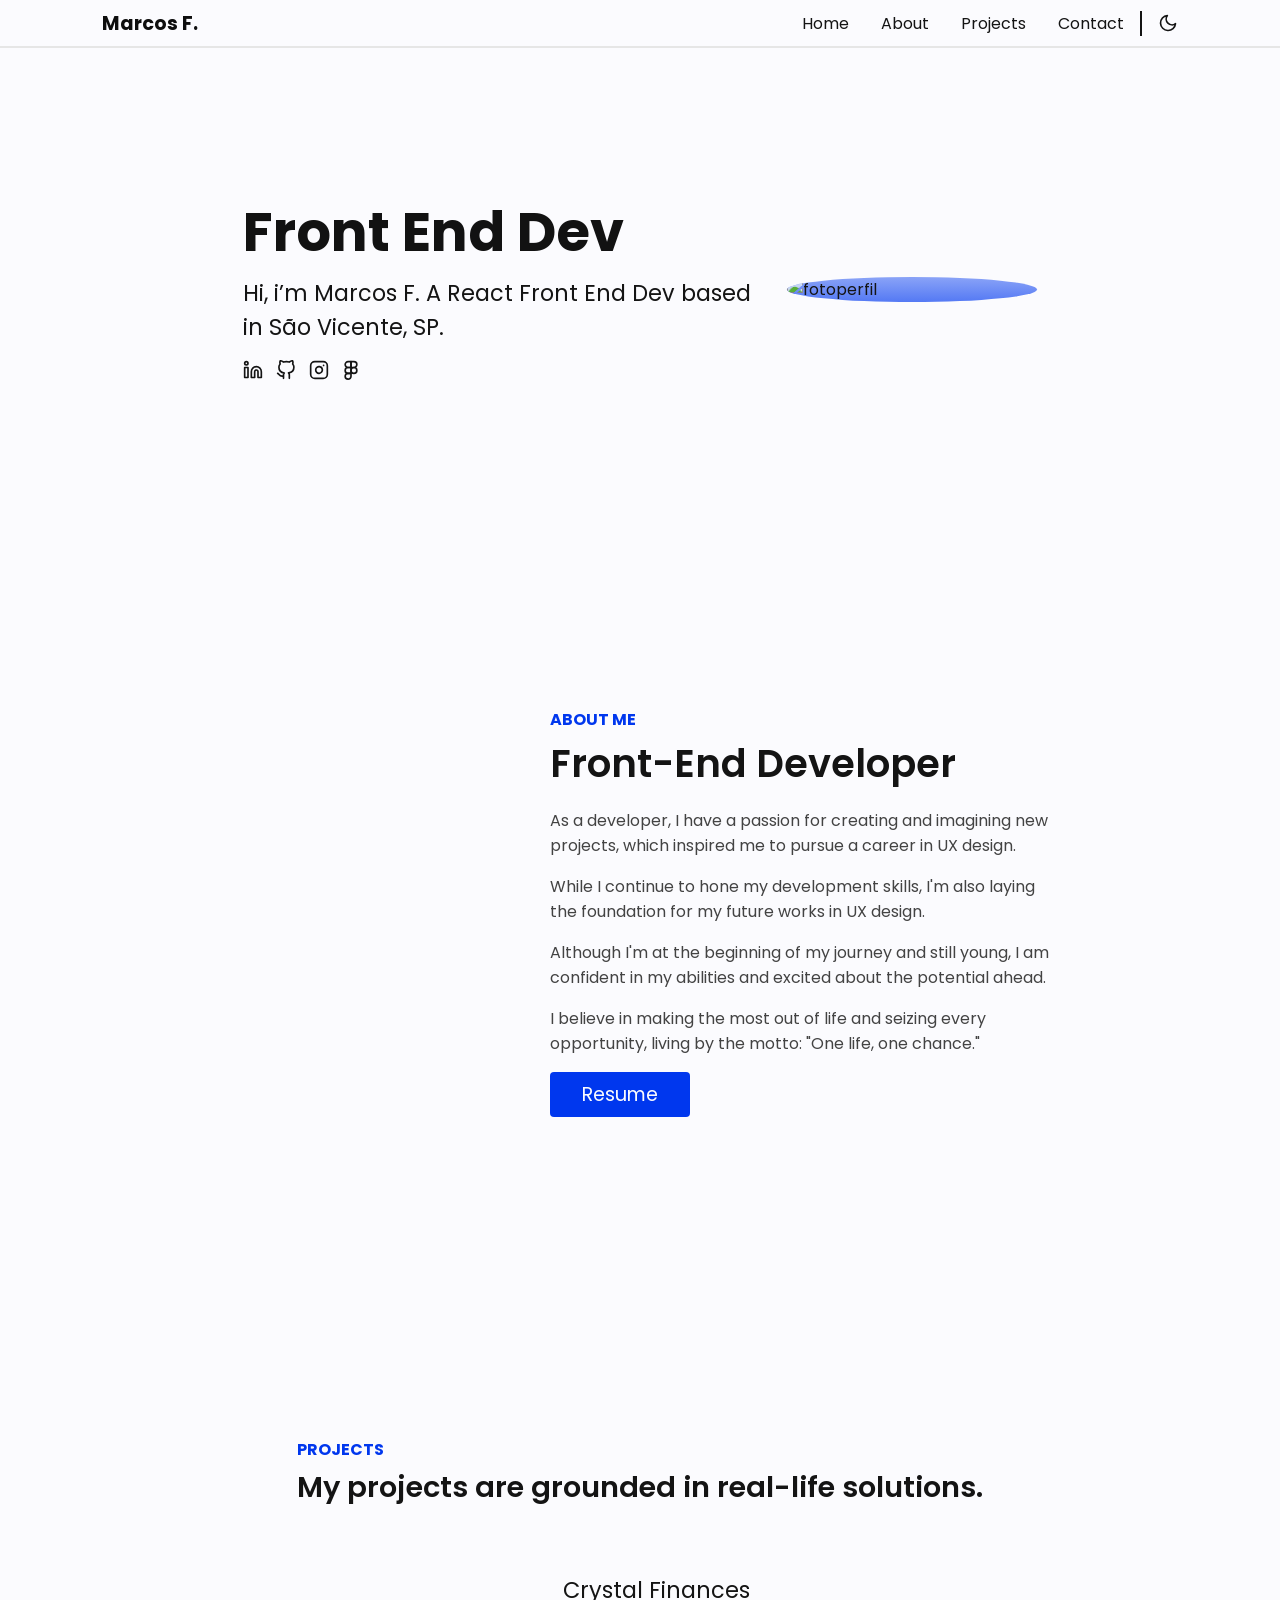
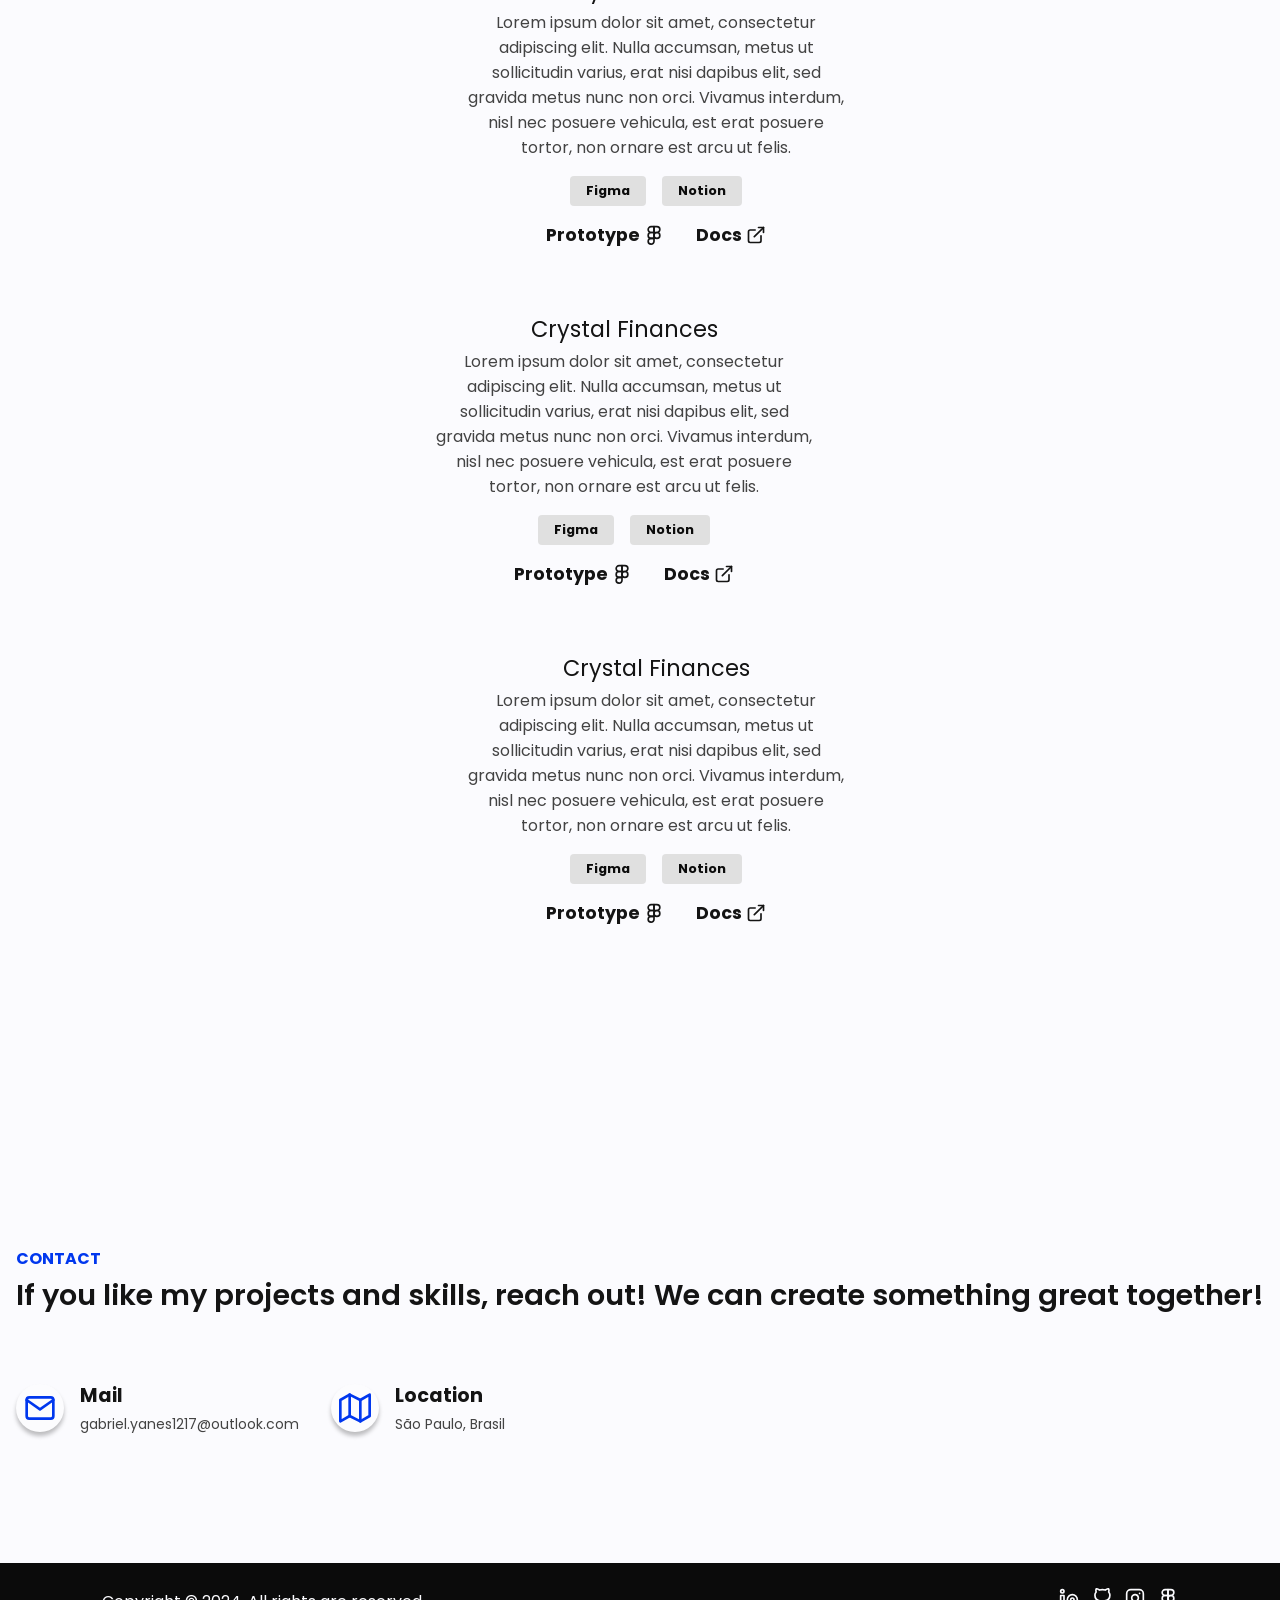
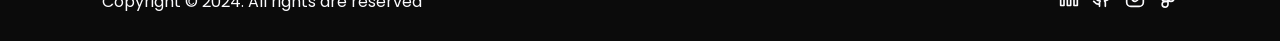
==== index.html @ 9f19ff2a "first commit" ====
<!DOCTYPE html>
<html lang="en">

<head>
  <meta charset="UTF-8">
  <meta name="viewport" content="width=device-width, initial-scale=1.0">
  <meta name="description" content="Portfolio Web Portfolio Desenvolvedor Full-Stack">
  <meta name="author" content="Gabriel Yanes">
  <link rel="stylesheet"
    href="https://fonts.googleapis.com/css2?family=Material+Symbols+Outlined:opsz,wght,FILL,GRAD@24,400,0,0" />
  <link rel="stylesheet" href="styles.css">
  <title>MarKus F.</title>
</head>

<body>
  <header>
    <div class="logo">
      Marcos F.
    </div>
    <nav id="nav">
      <button id="btn-mobile">
        <svg xmlns="http://www.w3.org/2000/svg" width="24" height="24" viewBox="0 0 24 24" fill="none"
          stroke="currentColor" stroke-width="2" stroke-linecap="round" stroke-linejoin="round"
          class="feather feather-menu">
          <line x1="3" y1="12" x2="21" y2="12"></line>
          <line x1="3" y1="6" x2="21" y2="6"></line>
          <line x1="3" y1="18" x2="21" y2="18"></line>
        </svg>
        <svg xmlns="http://www.w3.org/2000/svg" width="24" height="24" viewBox="0 0 24 24" fill="none"
          stroke="currentColor" stroke-width="2" stroke-linecap="round" stroke-linejoin="round"
          class="feather feather-x">
          <line x1="18" y1="6" x2="6" y2="18"></line>
          <line x1="6" y1="6" x2="18" y2="18"></line>
        </svg>
      </button>
      <ul id="menu">
        <li><a href="#sec1" class="link-icon-ancora">Home</a></li>
        <li><a href="#sec2" class="link-icon-ancora">About</a></li>
        <li><a href="#sec3" class="link-icon-ancora">Projects</a></li>
        <li><a href="#sec4" class="link-icon-ancora">Contact</a></li>
      </ul>
    </nav>
    <div id="trocatema">
      <svg xmlns="http://www.w3.org/2000/svg" width="24" height="24" viewBox="0 0 24 24" fill="none"
        stroke="currentColor" stroke-width="2" stroke-linecap="round" stroke-linejoin="round"
        class="feather feather-moon">
        <path d="M21 12.79A9 9 0 1 1 11.21 3 7 7 0 0 0 21 12.79z"></path>
      </svg>
      <svg xmlns="http://www.w3.org/2000/svg" width="24" height="24" viewBox="0 0 24 24" fill="none"
        stroke="currentColor" stroke-width="2" stroke-linecap="round" stroke-linejoin="round"
        class="feather feather-sun">
        <circle cx="12" cy="12" r="5"></circle>
        <line x1="12" y1="1" x2="12" y2="3"></line>
        <line x1="12" y1="21" x2="12" y2="23"></line>
        <line x1="4.22" y1="4.22" x2="5.64" y2="5.64"></line>
        <line x1="18.36" y1="18.36" x2="19.78" y2="19.78"></line>
        <line x1="1" y1="12" x2="3" y2="12"></line>
        <line x1="21" y1="12" x2="23" y2="12"></line>
        <line x1="4.22" y1="19.78" x2="5.64" y2="18.36"></line>
        <line x1="18.36" y1="5.64" x2="19.78" y2="4.22"></line>
      </svg>
    </div>
  </header>
  <main>
    <section id="sec1">
      <div class="boxcol">
        <div class="boxtext01">
          <h1>Front End Dev</h1>
          <h4>Hi, i’m Marcos F. A React Front End Dev based in São Vicente, SP.</h4>
        </div>
        <div class="boxicons">
          <a href="https://www.linkedin.com/in/gabriel-yanes-br013/" target="_blank">
            <svg xmlns="http://www.w3.org/2000/svg" width="24" height="24" viewBox="0 0 24 24" fill="none"
              stroke="currentColor" stroke-width="2" stroke-linecap="round" stroke-linejoin="round"
              class="feather feather-linkedin">
              <path d="M16 8a6 6 0 0 1 6 6v7h-4v-7a2 2 0 0 0-2-2 2 2 0 0 0-2 2v7h-4v-7a6 6 0 0 1 6-6z"></path>
              <rect x="2" y="9" width="4" height="12"></rect>
              <circle cx="4" cy="4" r="2"></circle>
            </svg>
          </a>
          <a href="https://github.com/gabeyanes" target="_blank">
            <svg xmlns="http://www.w3.org/2000/svg" width="24" height="24" viewBox="0 0 24 24" fill="none"
              stroke="currentColor" stroke-width="2" stroke-linecap="round" stroke-linejoin="round"
              class="feather feather-github">
              <path
                d="M9 19c-5 1.5-5-2.5-7-3m14 6v-3.87a3.37 3.37 0 0 0-.94-2.61c3.14-.35 6.44-1.54 6.44-7A5.44 5.44 0 0 0 20 4.77 5.07 5.07 0 0 0 19.91 1S18.73.65 16 2.48a13.38 13.38 0 0 0-7 0C6.27.65 5.09 1 5.09 1A5.07 5.07 0 0 0 5 4.77a5.44 5.44 0 0 0-1.5 3.78c0 5.42 3.3 6.61 6.44 7A3.37 3.37 0 0 0 9 18.13V22">
              </path>
            </svg>
          </a>
          <svg xmlns="http://www.w3.org/2000/svg" width="24" height="24" viewBox="0 0 24 24" fill="none"
            stroke="currentColor" stroke-width="2" stroke-linecap="round" stroke-linejoin="round"
            class="feather feather-instagram">
            <rect x="2" y="2" width="20" height="20" rx="5" ry="5"></rect>
            <path d="M16 11.37A4 4 0 1 1 12.63 8 4 4 0 0 1 16 11.37z"></path>
            <line x1="17.5" y1="6.5" x2="17.51" y2="6.5"></line>
          </svg>
          <a href="https://www.figma.com/@gabrielyanes" target="_blank">
            <svg xmlns="http://www.w3.org/2000/svg" width="24" height="24" viewBox="0 0 24 24" fill="none"
              stroke="currentColor" stroke-width="2" stroke-linecap="round" stroke-linejoin="round"
              class="feather feather-figma">
              <path d="M5 5.5A3.5 3.5 0 0 1 8.5 2H12v7H8.5A3.5 3.5 0 0 1 5 5.5z"></path>
              <path d="M12 2h3.5a3.5 3.5 0 1 1 0 7H12V2z"></path>
              <path d="M12 12.5a3.5 3.5 0 1 1 7 0 3.5 3.5 0 1 1-7 0z"></path>
              <path d="M5 19.5A3.5 3.5 0 0 1 8.5 16H12v3.5a3.5 3.5 0 1 1-7 0z"></path>
              <path d="M5 12.5A3.5 3.5 0 0 1 8.5 9H12v7H8.5A3.5 3.5 0 0 1 5 12.5z"></path>
            </svg>
          </a>
        </div>
      </div>
      <img src="imgs/mainavatar.png" id="avatar" alt="fotoperfil">
    </section>
    <section id="sec2">
      <img src="imgs/officeimg.png" id="officeimg" alt="">
      <div class="boxcol">
        <div class="boxtext01">
          <h6>About me</h6>
          <h2>Front-End Developer</h2>
        </div>
        <p>As a developer, I have a passion for creating and imagining new projects,
          which inspired me to pursue a career in UX design. </p>
        <p>While I continue to hone my development skills, I'm also laying the foundation for my future works in UX
          design.</p>
        <p>Although I'm at the beginning of my journey and still young, I am confident in my abilities and excited about
          the potential ahead. </p>
        <p>I believe in making the most out of life and seizing every opportunity, living by the motto: "One life, one
          chance."</p>
        <a href="archive/CV_GABRIEL_YANES.pdf" download="CV_GABRIEL_YANES" id="btn1">
          Resume
        </a>
      </div>
    </section>
    <section id="sec3">
      <div class="boxtext01">
        <h6>Projects</h6>
        <h3>My projects are grounded in real-life solutions.</h3>
      </div>
      <div class="card">
        <img src="imgs/cardproject.png" alt="" id="cardproject">
        <div class="boxcol2">
          <div class="boxtext01">
            <h4>Crystal Finances</h4>
            <p>Lorem ipsum dolor sit amet, consectetur adipiscing elit. Nulla accumsan, metus ut
              sollicitudin varius, erat nisi dapibus elit, sed gravida metus nunc non orci. Vivamus interdum, nisl nec
              posuere vehicula, est erat posuere tortor, non ornare est arcu ut felis.</p>
          </div>
          <div class="descriptioncards">
            <div class="description">Figma</div>
            <div class="description">Notion</div>
          </div>
          <div class="links">
            <a href="" id="btn2" class="figma">Prototype <svg xmlns="http://www.w3.org/2000/svg" width="24" height="24"
                viewBox="0 0 24 24" fill="none" stroke="currentColor" stroke-width="2" stroke-linecap="round"
                stroke-linejoin="round" class="feather feather-figma">
                <path d="M5 5.5A3.5 3.5 0 0 1 8.5 2H12v7H8.5A3.5 3.5 0 0 1 5 5.5z"></path>
                <path d="M12 2h3.5a3.5 3.5 0 1 1 0 7H12V2z"></path>
                <path d="M12 12.5a3.5 3.5 0 1 1 7 0 3.5 3.5 0 1 1-7 0z"></path>
                <path d="M5 19.5A3.5 3.5 0 0 1 8.5 16H12v3.5a3.5 3.5 0 1 1-7 0z"></path>
                <path d="M5 12.5A3.5 3.5 0 0 1 8.5 9H12v7H8.5A3.5 3.5 0 0 1 5 12.5z"></path>
              </svg></a>
            <a href="" id="btn2" class="docs">Docs <svg xmlns="http://www.w3.org/2000/svg" width="24" height="24"
                viewBox="0 0 24 24" fill="none" stroke="currentColor" stroke-width="2" stroke-linecap="round"
                stroke-linejoin="round" class="feather feather-external-link">
                <path d="M18 13v6a2 2 0 0 1-2 2H5a2 2 0 0 1-2-2V8a2 2 0 0 1 2-2h6"></path>
                <polyline points="15 3 21 3 21 9"></polyline>
                <line x1="10" y1="14" x2="21" y2="3"></line>
              </svg></a>
          </div>
        </div>
      </div>
      <div class="card2">
        <img src="imgs/cardproject.png" alt="" id="cardproject">
        <div class="boxcol2">
          <div class="boxtext01">
            <h4>Crystal Finances</h4>
            <p>Lorem ipsum dolor sit amet, consectetur adipiscing elit. Nulla accumsan, metus ut
              sollicitudin varius, erat nisi dapibus elit, sed gravida metus nunc non orci. Vivamus interdum, nisl nec
              posuere vehicula, est erat posuere tortor, non ornare est arcu ut felis.</p>
          </div>
          <div class="descriptioncards">
            <div class="description">Figma</div>
            <div class="description">Notion</div>
          </div>
          <div class="links">
            <a href="" id="btn2" class="figma">Prototype <svg xmlns="http://www.w3.org/2000/svg" width="24" height="24"
                viewBox="0 0 24 24" fill="none" stroke="currentColor" stroke-width="2" stroke-linecap="round"
                stroke-linejoin="round" class="feather feather-figma">
                <path d="M5 5.5A3.5 3.5 0 0 1 8.5 2H12v7H8.5A3.5 3.5 0 0 1 5 5.5z"></path>
                <path d="M12 2h3.5a3.5 3.5 0 1 1 0 7H12V2z"></path>
                <path d="M12 12.5a3.5 3.5 0 1 1 7 0 3.5 3.5 0 1 1-7 0z"></path>
                <path d="M5 19.5A3.5 3.5 0 0 1 8.5 16H12v3.5a3.5 3.5 0 1 1-7 0z"></path>
                <path d="M5 12.5A3.5 3.5 0 0 1 8.5 9H12v7H8.5A3.5 3.5 0 0 1 5 12.5z"></path>
              </svg></a>
            <a href="" id="btn2" class="docs">Docs <svg xmlns="http://www.w3.org/2000/svg" width="24" height="24"
                viewBox="0 0 24 24" fill="none" stroke="currentColor" stroke-width="2" stroke-linecap="round"
                stroke-linejoin="round" class="feather feather-external-link">
                <path d="M18 13v6a2 2 0 0 1-2 2H5a2 2 0 0 1-2-2V8a2 2 0 0 1 2-2h6"></path>
                <polyline points="15 3 21 3 21 9"></polyline>
                <line x1="10" y1="14" x2="21" y2="3"></line>
              </svg></a>
          </div>
        </div>
      </div>
      <div class="card">
        <img src="imgs/cardproject.png" alt="" id="cardproject">
        <div class="boxcol2">
          <div class="boxtext01">
            <h4>Crystal Finances</h4>
            <p>Lorem ipsum dolor sit amet, consectetur adipiscing elit. Nulla accumsan, metus ut
              sollicitudin varius, erat nisi dapibus elit, sed gravida metus nunc non orci. Vivamus interdum, nisl nec
              posuere vehicula, est erat posuere tortor, non ornare est arcu ut felis.</p>
          </div>
          <div class="descriptioncards">
            <div class="description">Figma</div>
            <div class="description">Notion</div>
          </div>
          <div class="links">
            <a href="" id="btn2" class="figma">Prototype <svg xmlns="http://www.w3.org/2000/svg" width="24" height="24"
                viewBox="0 0 24 24" fill="none" stroke="currentColor" stroke-width="2" stroke-linecap="round"
                stroke-linejoin="round" class="feather feather-figma">
                <path d="M5 5.5A3.5 3.5 0 0 1 8.5 2H12v7H8.5A3.5 3.5 0 0 1 5 5.5z"></path>
                <path d="M12 2h3.5a3.5 3.5 0 1 1 0 7H12V2z"></path>
                <path d="M12 12.5a3.5 3.5 0 1 1 7 0 3.5 3.5 0 1 1-7 0z"></path>
                <path d="M5 19.5A3.5 3.5 0 0 1 8.5 16H12v3.5a3.5 3.5 0 1 1-7 0z"></path>
                <path d="M5 12.5A3.5 3.5 0 0 1 8.5 9H12v7H8.5A3.5 3.5 0 0 1 5 12.5z"></path>
              </svg></a>
            <a href="" id="btn2" class="docs">Docs <svg xmlns="http://www.w3.org/2000/svg" width="24" height="24"
                viewBox="0 0 24 24" fill="none" stroke="currentColor" stroke-width="2" stroke-linecap="round"
                stroke-linejoin="round" class="feather feather-external-link">
                <path d="M18 13v6a2 2 0 0 1-2 2H5a2 2 0 0 1-2-2V8a2 2 0 0 1 2-2h6"></path>
                <polyline points="15 3 21 3 21 9"></polyline>
                <line x1="10" y1="14" x2="21" y2="3"></line>
              </svg></a>
          </div>
        </div>
      </div>
    </section>
    <section id="sec4">
      <div class="mainbox">
        <div class="boxtext01">
          <h6>contact</h6>
          <h3>If you like my projects and skills, reach out! We can create something great together!</h3>
        </div>
        <div class="box">
          <div class="boxrow">
            <span class="iconbackground">
              <svg xmlns="http://www.w3.org/2000/svg" width="24" height="24" viewBox="0 0 24 24" fill="none"
                stroke="currentColor" stroke-width="2" stroke-linecap="round" stroke-linejoin="round"
                class="feather feather-mail">
                <path d="M4 4h16c1.1 0 2 .9 2 2v12c0 1.1-.9 2-2 2H4c-1.1 0-2-.9-2-2V6c0-1.1.9-2 2-2z"></path>
                <polyline points="22,6 12,13 2,6"></polyline>
              </svg>
            </span>
            <div class="boxtext01">
              <div class="icontext">
                Mail
              </div>
              <a href="mailto:gabriel.yanes1217@outlook.com" target="_blank">gabriel.yanes1217@outlook.com</a>
            </div>
          </div>
          <div class="boxrow">
            <span class="iconbackground">
              <svg xmlns="http://www.w3.org/2000/svg" width="24" height="24" viewBox="0 0 24 24" fill="none"
                stroke="currentColor" stroke-width="2" stroke-linecap="round" stroke-linejoin="round"
                class="feather feather-map">
                <polygon points="1 6 1 22 8 18 16 22 23 18 23 2 16 6 8 2 1 6"></polygon>
                <line x1="8" y1="2" x2="8" y2="18"></line>
                <line x1="16" y1="6" x2="16" y2="22"></line>
              </svg>
            </span>
            <div class="boxtext01">
              <div class="icontext">
                Location
              </div>
              <a href="https://www.google.com.br/maps/place/S%C3%A3o+Paulo,+SP/@-23.6814346,-46.9249577,10z/data=!3m1!4b1!4m6!3m5!1s0x94ce448183a461d1:0x9ba94b08ff335bae!8m2!3d-23.5557714!4d-46.6395571!16zL20vMDIycGZt?entry=ttu&g_ep=EgoyMDI0MDkwNC4wIKXMDSoASAFQAw%3D%3D"
                target="_blank">São Paulo, Brasil</a>
            </div>
          </div>
        </div>
      </div>
    </section>
  </main>
  <footer>
    <p>Copyright © 2024. All rights are reserved</p>
    <div class="boxicons">
      <a href="https://www.linkedin.com/in/gabriel-yanes-br013/" target="_blank">
        <svg xmlns="http://www.w3.org/2000/svg" width="24" height="24" viewBox="0 0 24 24" fill="none"
          stroke="currentColor" stroke-width="2" stroke-linecap="round" stroke-linejoin="round"
          class="feather feather-linkedin">
          <path d="M16 8a6 6 0 0 1 6 6v7h-4v-7a2 2 0 0 0-2-2 2 2 0 0 0-2 2v7h-4v-7a6 6 0 0 1 6-6z"></path>
          <rect x="2" y="9" width="4" height="12"></rect>
          <circle cx="4" cy="4" r="2"></circle>
        </svg>
      </a>
      <a href="https://github.com/gabeyanes" target="_blank">
        <svg xmlns="http://www.w3.org/2000/svg" width="24" height="24" viewBox="0 0 24 24" fill="none"
          stroke="currentColor" stroke-width="2" stroke-linecap="round" stroke-linejoin="round"
          class="feather feather-github">
          <path
            d="M9 19c-5 1.5-5-2.5-7-3m14 6v-3.87a3.37 3.37 0 0 0-.94-2.61c3.14-.35 6.44-1.54 6.44-7A5.44 5.44 0 0 0 20 4.77 5.07 5.07 0 0 0 19.91 1S18.73.65 16 2.48a13.38 13.38 0 0 0-7 0C6.27.65 5.09 1 5.09 1A5.07 5.07 0 0 0 5 4.77a5.44 5.44 0 0 0-1.5 3.78c0 5.42 3.3 6.61 6.44 7A3.37 3.37 0 0 0 9 18.13V22">
          </path>
        </svg>
      </a>
      <svg xmlns="http://www.w3.org/2000/svg" width="24" height="24" viewBox="0 0 24 24" fill="none"
        stroke="currentColor" stroke-width="2" stroke-linecap="round" stroke-linejoin="round"
        class="feather feather-instagram">
        <rect x="2" y="2" width="20" height="20" rx="5" ry="5"></rect>
        <path d="M16 11.37A4 4 0 1 1 12.63 8 4 4 0 0 1 16 11.37z"></path>
        <line x1="17.5" y1="6.5" x2="17.51" y2="6.5"></line>
      </svg>
      <a href="https://www.figma.com/@gabrielyanes" target="_blank">
        <svg xmlns="http://www.w3.org/2000/svg" width="24" height="24" viewBox="0 0 24 24" fill="none"
          stroke="currentColor" stroke-width="2" stroke-linecap="round" stroke-linejoin="round"
          class="feather feather-figma">
          <path d="M5 5.5A3.5 3.5 0 0 1 8.5 2H12v7H8.5A3.5 3.5 0 0 1 5 5.5z"></path>
          <path d="M12 2h3.5a3.5 3.5 0 1 1 0 7H12V2z"></path>
          <path d="M12 12.5a3.5 3.5 0 1 1 7 0 3.5 3.5 0 1 1-7 0z"></path>
          <path d="M5 19.5A3.5 3.5 0 0 1 8.5 16H12v3.5a3.5 3.5 0 1 1-7 0z"></path>
          <path d="M5 12.5A3.5 3.5 0 0 1 8.5 9H12v7H8.5A3.5 3.5 0 0 1 5 12.5z"></path>
        </svg>
      </a>
    </div>
  </footer>
  <script src="script.js"></script>
</body>

</html>
---- styles.css ----
@import url('https://fonts.googleapis.com/css2?family=Poppins:ital,wght@0,100;0,200;0,300;0,400;0,500;0,600;0,700;0,800;0,900;1,100;1,200;1,300;1,400;1,500;1,600;1,700;1,800;1,900&display=swap');

:root {
  --background-color: #FBFBFE;
  --text-color: #141414;
  --h1-color: #121212;
  --logo-color: #0E0E0E;
  --header-border: #E6E6E6;
  --nav-mobile-background: #e0e0e0e7;
  --secondary-color: #335FF1;
  --primary-color: #0037EE;
  --footer-color: #FBFBFE;
  --p-color: #434343;
  --bnt-color: #FBFBFE;
  --description-color: #E0E0E0;
  --textdescription-color: #0B0B0B;
  --svgicon-background: #FCFCFE;
  --footer-background: #0B0B0B;
  --font-text: 'Poppins';
  --regular-weight: normal;
  --medium-weight: medium;
  --semibold-weight: 600;
  --bold-weight: bold;
  --h1-size: 3.4rem;
  --h2-size: 2.4rem;
  --h3-size: 1.8rem;
  --h4-size: 1.4rem;
  --h5-size: 1.250rem;
  --h6-size: 1rem;
  --li-size: 1rem;
  --logo-size: 1.1rem;
  --p-size: 0.875rem;
  --description-size: 0.8rem;
  --btn-size: 1.2rem;
  --btn2-size: 1.1rem;
}

.darkmode {
  --background-color: #141414;
  --text-color: #FBFBFE;
  --h1-color: #FCFCFE;
  --logo-color: #FCFCFE;
  --p-color: #E0E0E0;
  --nav-mobile-background: #1b1b1be7;
}

/* Seletor Universal */
* {
  padding: 0;
  margin: 0;
  font-family: var(--font-text);
  color: var(--text-color);
}

body {
  background: var(--background-color);
  transition: all 0.3s;
}

header {
  background: var(--background-color);
  position: fixed;
  z-index: 4;
  box-sizing: border-box;
  width: 100%;
  padding: 0 8%;
  height: 3rem;
  display: flex;
  align-items: center;
  border-bottom: 2px solid var(--header-border);
}

svg {
  stroke: var(--text-color);
  cursor: pointer;
  transition: 0.3s ease-out;
  width: 20px;
  height: 20px;
}

svg:hover {
  stroke: var(--primary-color);
}

.logo {
  color: var(--logo-color);
  font-size: var(--btn-size);
  font-weight: var(--bold-weight);
}

nav {
  margin-left: auto;
  width: fit-content;
}

#btn-mobile {
  display: none;
}

#menu {
  display: flex;
  gap: 2rem;
  box-sizing: border-box;
  padding: 0 1rem;
  border-right: 2px solid;
}

li {
  position: relative;
  width: fit-content;
  list-style: none;
}

li::before {
  content: "";
  position: absolute;
  width: 0;
  height: 2px;
  background-color: var(--text-color);
  border-radius: 2px;
  bottom: 0;
  transition: all 0.3s ease-out;
}

li:hover::before {
  width: 100%;
  background-color: var(--primary-color);
}

li a {
  text-decoration: none;
  font-size: var(--li-size);
  font-weight: var(--regular-weight);
  transition: color 0.3s ease-out;
}

li a:hover {
  color: var(--primary-color);
}

#trocatema {
  display: flex;
  margin-left: 1rem;
  width: fit-content;
}

#trocatema svg:last-child {
  display: none;
}


.darkmode #trocatema svg:first-child {
  display: none;
}

.darkmode #trocatema svg:last-child {
  display: block;
}

main {
  box-sizing: border-box;
  overflow: hidden;
}

section {
  padding: 12rem 0 8rem;
}

footer {
  box-sizing: border-box;
  width: 100%;
  background: var(--footer-background);
  display: flex;
  align-items: center;
  justify-content: space-between;
  padding: 1.6rem 8%;
}

footer p {
  color: var(--footer-color);
}

footer svg {
  stroke: var(--footer-color);
}

#sec1 {
  display: flex;
  align-items: center;
  justify-content: center;
  gap: 2rem;
}

.boxcol {
  display: flex;
  flex-direction: column;
  gap: 1rem;
  width: 40%;
}

.boxtext01 {
  display: flex;
  flex-direction: column;
  gap: 0.2rem;
}

.boxicons {
  display: flex;
  gap: 0.8rem;
}

#sec2 {
  display: flex;
  align-items: center;
  justify-content: center;
  gap: 2rem;
}

#sec3 {
  display: flex;
  flex-direction: column;
  align-items: center;
  justify-content: center;
  gap: 2rem;
}

#sec4 {
  display: flex;
  align-items: center;
  justify-content: center;
}

.card2,
.card {
  display: flex;
  gap: 2rem;
  align-items: center;
  justify-content: center;
  margin-top: 2rem;
}

.card2 {
  flex-direction: row-reverse;
}

.boxcol2 {
  display: flex;
  flex-direction: column;
  text-align: center;
  width: 30%;
  gap: 1rem;
}

.descriptioncards {
  display: flex;
  justify-content: center;
  gap: 1rem;
}

.description {
  padding: 6px 16px;
  border-radius: 4px;
  background: var(--description-color);
  color: var(--textdescription-color);
  font-size: var(--description-size);
  font-weight: var(--bold-weight);
}

.links {
  display: flex;
  justify-content: center;
  gap: 2rem;
}

.mainbox {
  display: flex;
  flex-direction: column;
  gap: 4rem;
}

.box {
  display: flex;
  gap: 2rem;
}

.boxrow {
  display: flex;
  align-items: center;
  gap: 1rem;
}

.boxrow a {
  font-size: var(--p-size);
  font-weight: var(--regular-weight);
  color: var(--p-color);
  text-decoration: none;
}

.iconbackground {
  padding: 8px;
  display: flex;
  background: var(--svgicon-background);
  box-shadow: 0px 4px 4px rgba(0, 0, 0, 0.25);
  border-radius: 50%;
}

.iconbackground svg {
  width: 32px;
  height: 32px;
  stroke: var(--primary-color);
}

h1 {
  font-size: var(--h1-size);
  font-weight: var(--bold-weight);
  color: var(--h1-color);
}

h2 {
  font-size: var(--h2-size);
  font-weight: var(--semibold-weight);
}

h3 {
  font-size: var(--h3-size);
  font-weight: var(--semibold-weight);
}

h4 {
  font-size: var(--h4-size);
  font-weight: var(--medium-weight);
}

h5 {
  font-size: var(--h5-size);
  font-weight: var(--bold-weight);
  text-transform: capitalize;
}

h6 {
  color: var(--primary-color);
  font-size: var(--h6-size);
  font-weight: var(--bold-weight);
  text-transform: uppercase;
}

.icontext {
  font-size: 1.2rem;
  font-weight: var(--bold-weight);
}

p {
  font-size: var(--p-size0);
  font-weight: var(--regular-weight);
  color: var(--p-color);
}

#btn1 {
  width: fit-content;
  padding: 8px 32px;
  border-radius: 4px;
  color: var(--bnt-color);
  text-decoration: none;
  font-size: var(--btn-size);
  font-weight: var(--medium-weight);
  background: var(--primary-color);
  transition: all 0.3s ease-out;
}

#btn1:hover {
  /* 1° X 2° Y 3° Blur */
  box-shadow: 0px 6px 12px rgba(0, 55, 238, 0.5);
}

#btn2 {
  font-size: var(--btn2-size);
  font-weight: var(--bold-weight);
  text-decoration: none;
  display: flex;
  align-items: center;
  gap: 4px;
}

#avatar {
  background: linear-gradient(180deg, #8AA3F7 0%, #5479F4 100%);
  border-radius: 50%;
  width: 250px;
}

#officeimg {
  width: 300px;
  border-radius: 8px;
}

@media only screen and (max-width:600px), (hover: none) {

  li::before {
    display: none;
  }

  #btn-mobile {
    display: flex;
    background: none;
    border: none;
  }

  #btn-mobile .feather-x {
    display: none;
  }

  li {
    padding: 1rem 0;
    margin-top: 4px;
    border-bottom: 2px solid var(--text-color);
    width: 100%;
    opacity: 0;
    transition: all 0.6s ease-out;
  }

  #menu {
    background: var(--nav-mobile-background);
    display: block;
    position: absolute;
    right: 0;
    top: 3rem;
    border: 0px;
    width: 100%;
    height: 0px;
    z-index: 1000;
    visibility: hidden;
    transition: all 0.6s ease-out;
  }

  #nav.active #menu {
    visibility: visible;
    height: calc(100vh - 48px);
    overflow-y: auto;
  }

  #nav.active li {
    opacity: 1;
  }

  #nav.active #btn-mobile .feather-x {
    display: flex;
  }

  #nav.active #btn-mobile .feather-menu {
    display: none;
  }

  section {
    padding: 8rem 4% 20%;
    margin-top: 0;
  }

  footer {
    flex-direction: column;
    align-items: start;
    gap: 1rem;
  }

  #sec1 {
    flex-direction: column-reverse;
    align-items: start;
  }

  .boxcol {
    width: fit-content;
  }

  #sec2 {
    flex-direction: column;
  }

  #avatar {
    display: none;
  }

  #officeimg {
    display: none;
  }

  #cardproject {
    width: 150px;
  }

  .boxcol2 {
    width: fit-content;
  }

  .card2,
  .card {
    flex-direction: column;
  }

  .mainbox {
    width: 100%;
  }

  .box {
    flex-direction: column;
  }
}
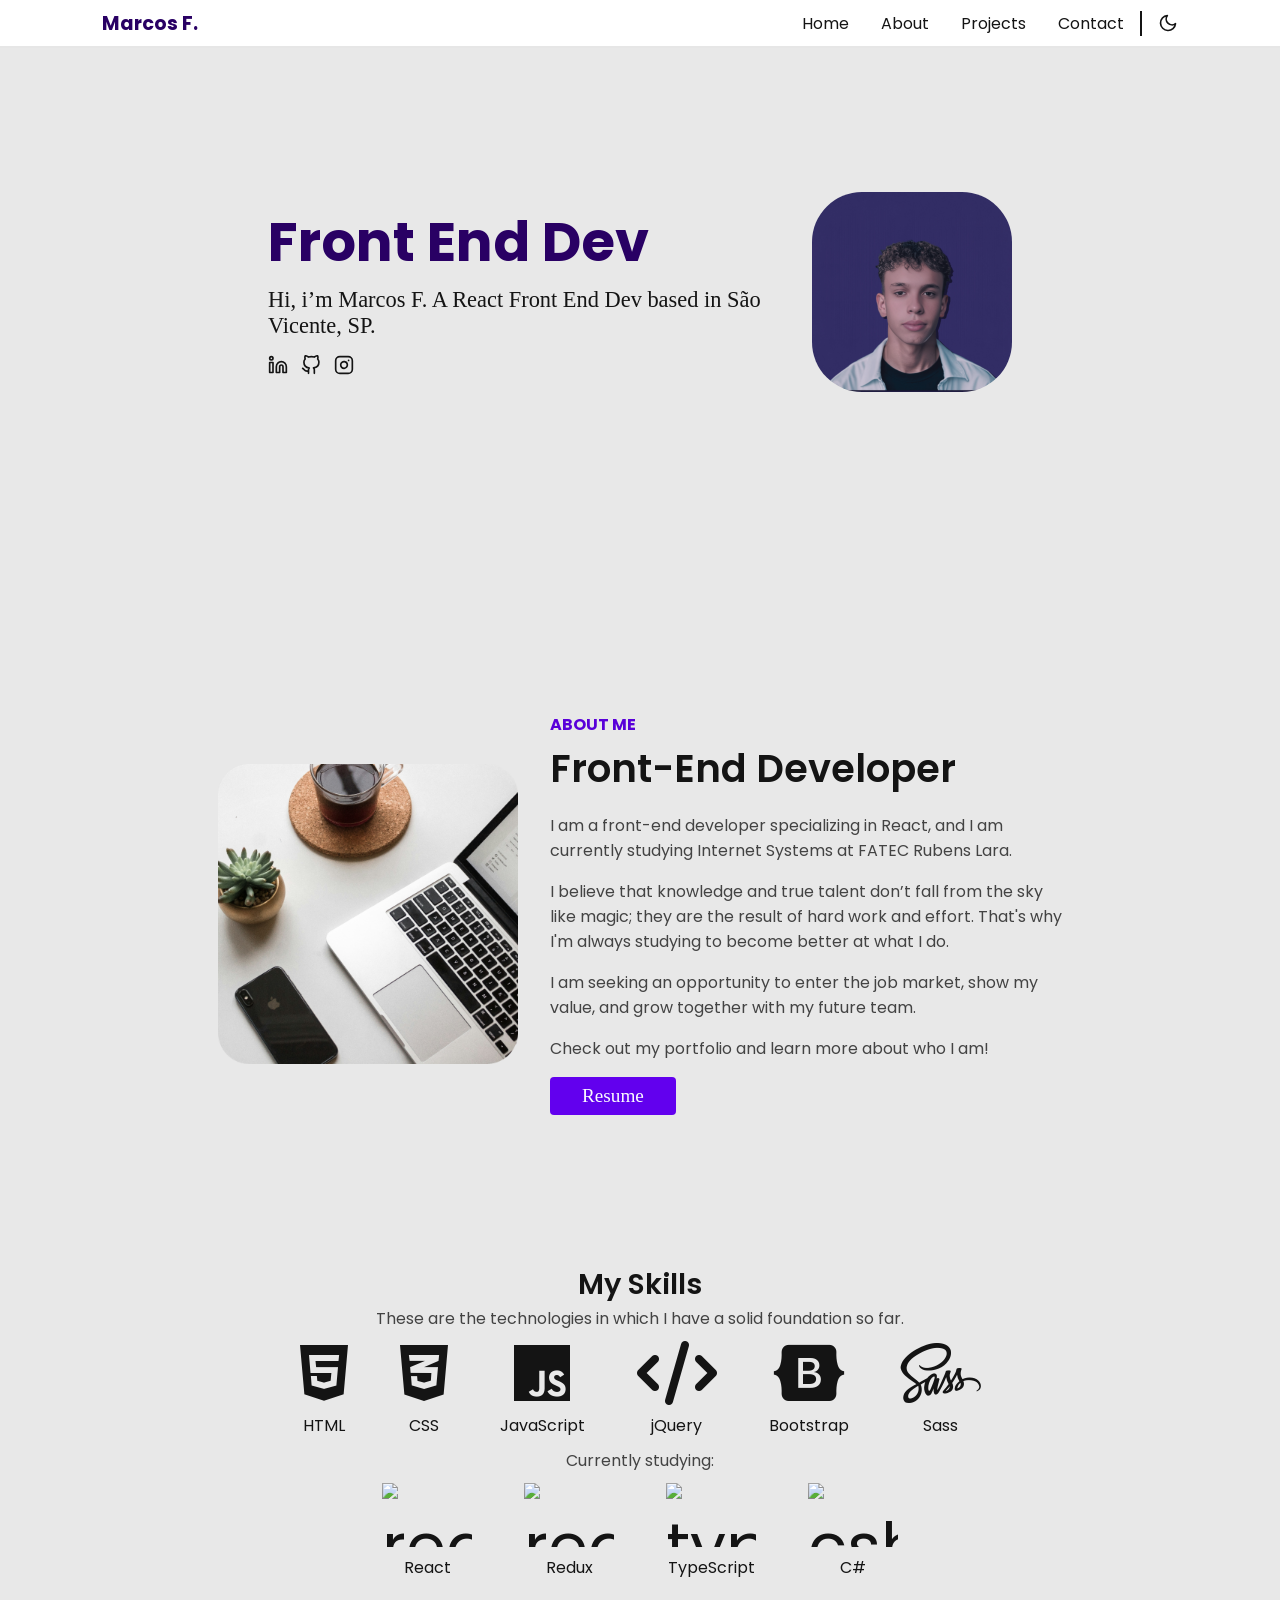
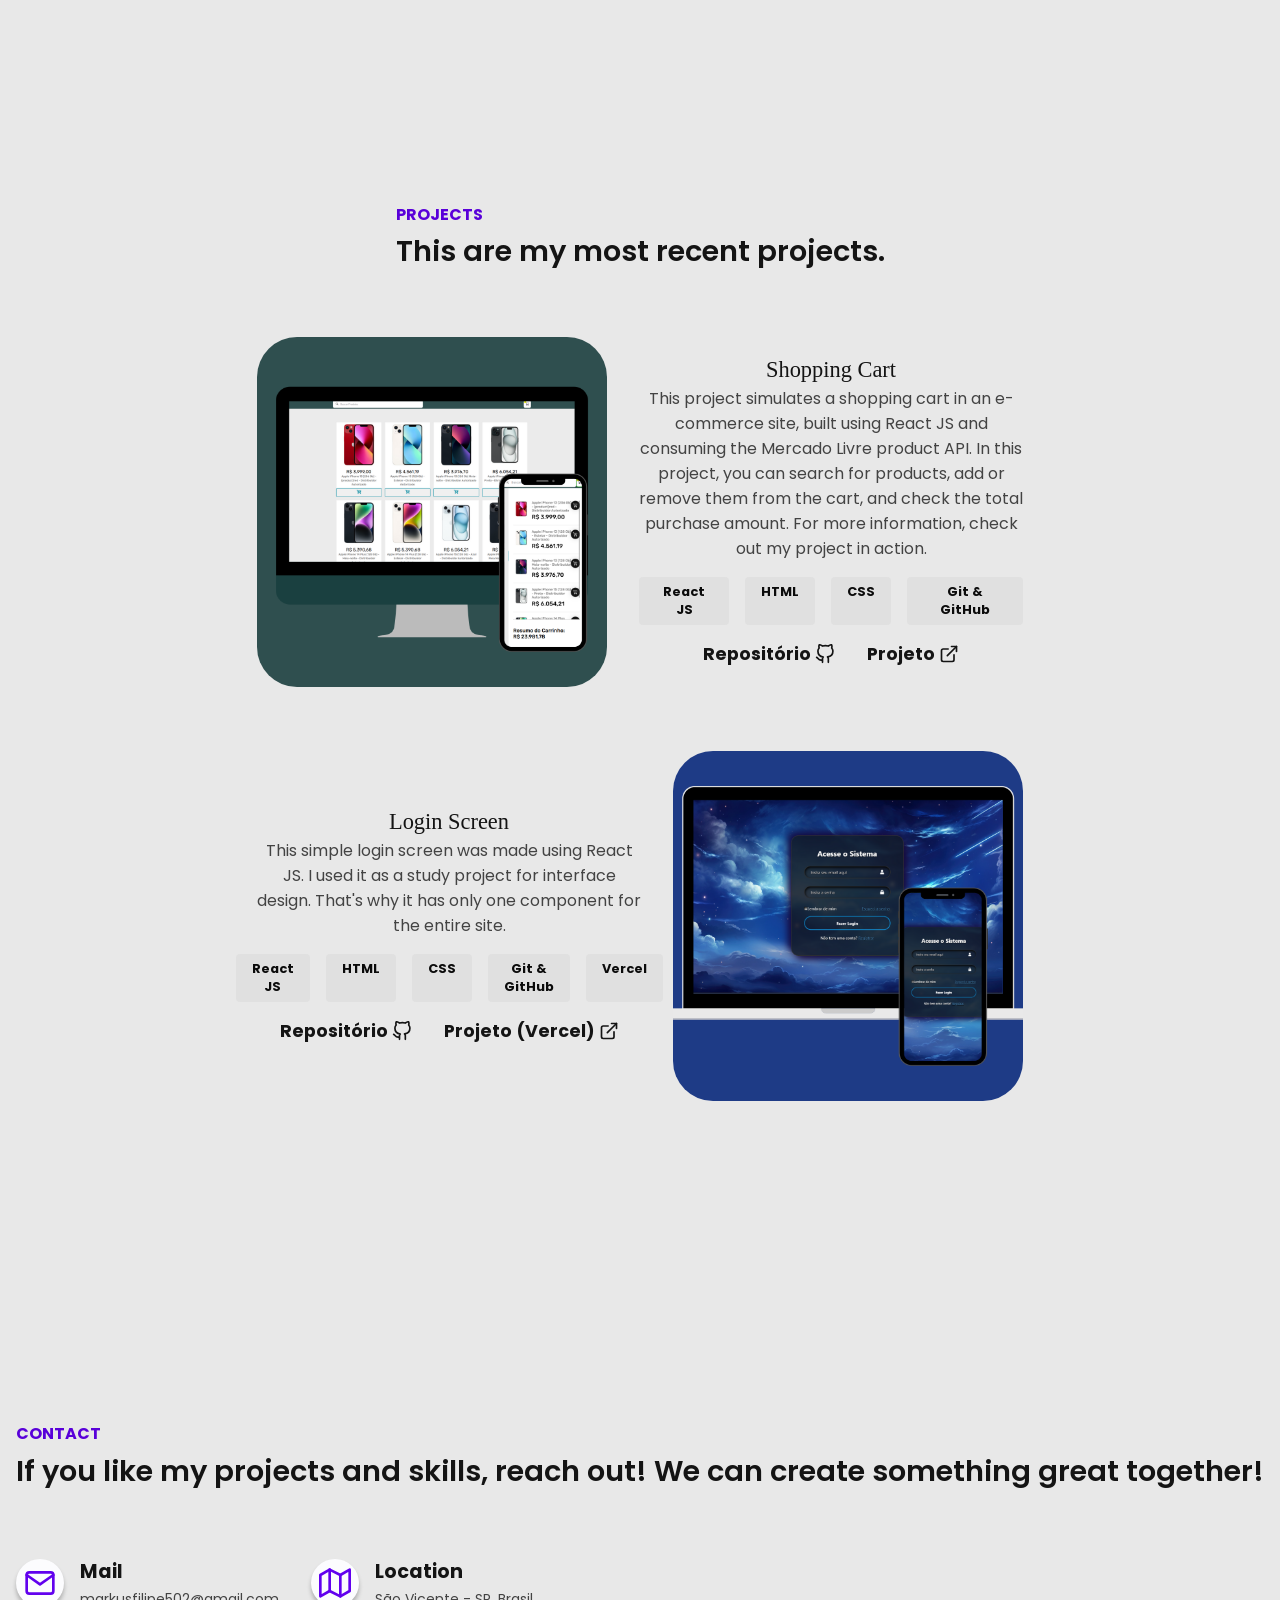
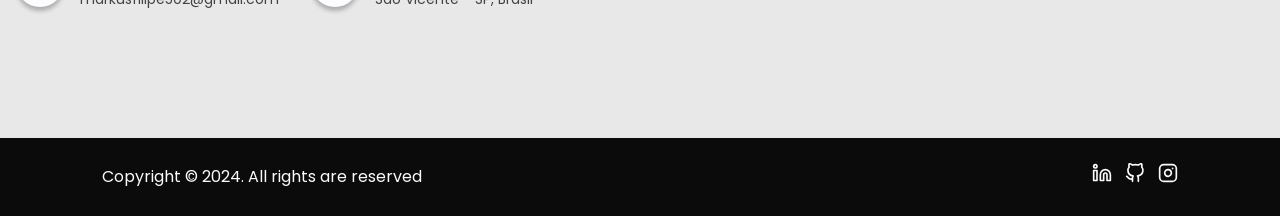
==== commit 1d3d0bd7: "Att portfolio" ====
--- a/index.html
+++ b/index.html
@@ -6,10 +6,10 @@
   <meta name="viewport" content="width=device-width, initial-scale=1.0">
   <meta name="description" content="Portfolio Web Portfolio Desenvolvedor Full-Stack">
   <meta name="author" content="Gabriel Yanes">
-  <link rel="stylesheet"
-    href="https://fonts.googleapis.com/css2?family=Material+Symbols+Outlined:opsz,wght,FILL,GRAD@24,400,0,0" />
+  <link rel="stylesheet" href="https://cdnjs.cloudflare.com/ajax/libs/font-awesome/6.0.0-beta3/css/all.min.css">
+ <link rel="stylesheet" href="https://cdnjs.cloudflare.com/ajax/libs/devicons/1.8.0/css/devicons.min.css">
   <link rel="stylesheet" href="styles.css">
-  <title>MarKus F.</title>
+  <title>Markus F.</title>
 </head>
 
 <body>
@@ -69,7 +69,7 @@
           <h4>Hi, i’m Marcos F. A React Front End Dev based in São Vicente, SP.</h4>
         </div>
         <div class="boxicons">
-          <a href="https://www.linkedin.com/in/gabriel-yanes-br013/" target="_blank">
+          <a href="https://www.linkedin.com/in/marcos-filipe-p-marinho-826774252/" target="_blank">
             <svg xmlns="http://www.w3.org/2000/svg" width="24" height="24" viewBox="0 0 24 24" fill="none"
               stroke="currentColor" stroke-width="2" stroke-linecap="round" stroke-linejoin="round"
               class="feather feather-linkedin">
@@ -78,7 +78,7 @@
               <circle cx="4" cy="4" r="2"></circle>
             </svg>
           </a>
-          <a href="https://github.com/gabeyanes" target="_blank">
+          <a href="https://github.com/MarkusF502" target="_blank">
             <svg xmlns="http://www.w3.org/2000/svg" width="24" height="24" viewBox="0 0 24 24" fill="none"
               stroke="currentColor" stroke-width="2" stroke-linecap="round" stroke-linejoin="round"
               class="feather feather-github">
@@ -87,6 +87,7 @@
               </path>
             </svg>
           </a>
+          <a href="https://www.instagram.com/markusf502/">
           <svg xmlns="http://www.w3.org/2000/svg" width="24" height="24" viewBox="0 0 24 24" fill="none"
             stroke="currentColor" stroke-width="2" stroke-linecap="round" stroke-linejoin="round"
             class="feather feather-instagram">
@@ -94,48 +95,149 @@
             <path d="M16 11.37A4 4 0 1 1 12.63 8 4 4 0 0 1 16 11.37z"></path>
             <line x1="17.5" y1="6.5" x2="17.51" y2="6.5"></line>
           </svg>
-          <a href="https://www.figma.com/@gabrielyanes" target="_blank">
-            <svg xmlns="http://www.w3.org/2000/svg" width="24" height="24" viewBox="0 0 24 24" fill="none"
-              stroke="currentColor" stroke-width="2" stroke-linecap="round" stroke-linejoin="round"
-              class="feather feather-figma">
-              <path d="M5 5.5A3.5 3.5 0 0 1 8.5 2H12v7H8.5A3.5 3.5 0 0 1 5 5.5z"></path>
-              <path d="M12 2h3.5a3.5 3.5 0 1 1 0 7H12V2z"></path>
-              <path d="M12 12.5a3.5 3.5 0 1 1 7 0 3.5 3.5 0 1 1-7 0z"></path>
-              <path d="M5 19.5A3.5 3.5 0 0 1 8.5 16H12v3.5a3.5 3.5 0 1 1-7 0z"></path>
-              <path d="M5 12.5A3.5 3.5 0 0 1 8.5 9H12v7H8.5A3.5 3.5 0 0 1 5 12.5z"></path>
-            </svg>
-          </a>
-        </div>
-      </div>
-      <img src="imgs/mainavatar.png" id="avatar" alt="fotoperfil">
+        </a>
+        </div>
+      </div>
+      <img src="assets/marcos.png" alt="fotoperfil" width="200" id="img-perfil">
     </section>
     <section id="sec2">
-      <img src="imgs/officeimg.png" id="officeimg" alt="">
+      <img src="assets/front.png" id="officeimg" alt="">
       <div class="boxcol">
         <div class="boxtext01">
           <h6>About me</h6>
           <h2>Front-End Developer</h2>
         </div>
-        <p>As a developer, I have a passion for creating and imagining new projects,
-          which inspired me to pursue a career in UX design. </p>
-        <p>While I continue to hone my development skills, I'm also laying the foundation for my future works in UX
-          design.</p>
-        <p>Although I'm at the beginning of my journey and still young, I am confident in my abilities and excited about
-          the potential ahead. </p>
-        <p>I believe in making the most out of life and seizing every opportunity, living by the motto: "One life, one
-          chance."</p>
-        <a href="archive/CV_GABRIEL_YANES.pdf" download="CV_GABRIEL_YANES" id="btn1">
+        <p>I am a front-end developer specializing in React, and I am currently studying Internet Systems at FATEC Rubens Lara.</p>
+        <p>I believe that knowledge and true talent don’t fall from the sky like magic; they are the result of hard work and effort. That's why I'm always studying to become better at what I do. </p>
+        <p>I am seeking an opportunity to enter the job market, show my value, and grow together with my future team.</p>
+        <p>Check out my portfolio and learn more about who I am!</p>
+        <a href="assets/Curriculo.pdf" download="Resume Marcos.pdf" id="btn1">
           Resume
         </a>
       </div>
+    </section>
+    <section class="tecnologias">
+      <h3>My Skills</h3>
+      <p>These are the technologies in which I have a solid foundation so far.</p>
+      <p><div class="tech-list">
+        <div class="tech-item">
+          <i class="fab fa-html5"></i>
+          <p>HTML</p>
+        </div>
+        <div class="tech-item">
+          <i class="fab fa-css3-alt"></i>
+          <p>CSS</p>
+        </div>
+        <div class="tech-item">
+          <i class="fab fa-js"></i>
+          <p>JavaScript</p>
+        </div>
+        <div class="tech-item">
+          <i class="fas fa-code"></i>
+          <p>jQuery</p>
+        </div>
+        <div class="tech-item">
+          <i class="fab fa-bootstrap"></i>
+          <p>Bootstrap</p>
+        </div>
+        <div class="tech-item">
+          <i class="fab fa-sass"></i>
+          <p>Sass</p>
+        </div>
+      </div>
+      <p class="techp">Currently studying:</p>
+      <div class="tech-list">
+        <div class="tech-item">
+          <img class="icon" src="https://cdn.jsdelivr.net/gh/devicons/devicon/icons/react/react-original.svg" height="40" alt="react logo"  />
+          <p>React</p>
+        </div>
+        <div class="tech-item">
+          <img class="icon" src="https://cdn.jsdelivr.net/gh/devicons/devicon/icons/redux/redux-original.svg" height="40" alt="redux logo"  />
+          <p>Redux</p>
+        </div>
+        <div class="tech-item">
+          <img class="icon" src="https://cdn.jsdelivr.net/gh/devicons/devicon/icons/typescript/typescript-original.svg" height="40" alt="typescript logo"  />
+          <p>TypeScript</p>
+        </div>
+        <div class="tech-item">
+          <img class="icon" src="https://cdn.jsdelivr.net/gh/devicons/devicon/icons/csharp/csharp-original.svg" height="40" alt="csharp logo"  />
+          <p>C#</p>
+        </div>
+      </div></p>
+
     </section>
     <section id="sec3">
       <div class="boxtext01">
         <h6>Projects</h6>
-        <h3>My projects are grounded in real-life solutions.</h3>
+        <h3>This are my most recent projects.</h3>
       </div>
       <div class="card">
-        <img src="imgs/cardproject.png" alt="" id="cardproject">
+        <img src="assets/carrinho.png" alt="projeto carrinho" class="cardproject" width="350">
+        <div class="boxcol2">
+          <div class="boxtext01">
+            <h4>Shopping Cart</h4>
+            <p>This project simulates a shopping cart in an e-commerce site, built using React JS and consuming the Mercado Livre product API. In this project, you can search for products, add or remove them from the cart, and check the total purchase amount. For more information, check out my project in action.</p>
+          </div>
+          <div class="descriptioncards">
+            <div class="description">React JS</div>
+            <div class="description">HTML</div>
+            <div class="description">CSS</div>
+            <div class="description">Git & GitHub</div>
+
+          </div>
+          <div class="links">
+            <a href="https://github.com/MarkusF502/Carrinho-de-Compras-React" class="figma btn2">Repositório <svg xmlns="http://www.w3.org/2000/svg" width="24" height="24" viewBox="0 0 24 24" fill="none"
+              stroke="currentColor" stroke-width="2" stroke-linecap="round" stroke-linejoin="round"
+              class="feather feather-github">
+              <path
+                d="M9 19c-5 1.5-5-2.5-7-3m14 6v-3.87a3.37 3.37 0 0 0-.94-2.61c3.14-.35 6.44-1.54 6.44-7A5.44 5.44 0 0 0 20 4.77 5.07 5.07 0 0 0 19.91 1S18.73.65 16 2.48a13.38 13.38 0 0 0-7 0C6.27.65 5.09 1 5.09 1A5.07 5.07 0 0 0 5 4.77a5.44 5.44 0 0 0-1.5 3.78c0 5.42 3.3 6.61 6.44 7A3.37 3.37 0 0 0 9 18.13V22">
+              </path>
+            </svg></a>
+            <a href="https://markusf502.github.io/Carrinho-de-Compras-React/" class="docs btn2">Projeto <svg xmlns="http://www.w3.org/2000/svg" width="24" height="24"
+                viewBox="0 0 24 24" fill="none" stroke="currentColor" stroke-width="2" stroke-linecap="round"
+                stroke-linejoin="round" class="feather feather-external-link">
+                <path d="M18 13v6a2 2 0 0 1-2 2H5a2 2 0 0 1-2-2V8a2 2 0 0 1 2-2h6"></path>
+                <polyline points="15 3 21 3 21 9"></polyline>
+                <line x1="10" y1="14" x2="21" y2="3"></line>
+              </svg></a>
+          </div>
+        </div>
+      </div>
+      <div class="card2">
+        <img src="assets/login.png" alt="" class="cardproject" width="350">
+        <div class="boxcol2">
+          <div class="boxtext01">
+            <h4>Login Screen</h4>
+            <p>This simple login screen was made using React JS. I used it as a study project for interface design. That's why it has only one component for the entire site.</p>
+          </div>
+          <div class="descriptioncards">
+            <div class="description">React JS</div>
+            <div class="description">HTML</div>
+            <div class="description">CSS</div>
+            <div class="description">Git & GitHub</div>
+            <div class="description">Vercel</div>
+
+          </div>
+          <div class="links">
+            <a href="https://github.com/MarkusF502/Tela-de-Login-React-JS" class="figma btn2">Repositório <svg xmlns="http://www.w3.org/2000/svg" width="24" height="24" viewBox="0 0 24 24" fill="none"
+              stroke="currentColor" stroke-width="2" stroke-linecap="round" stroke-linejoin="round"
+              class="feather feather-github">
+              <path
+                d="M9 19c-5 1.5-5-2.5-7-3m14 6v-3.87a3.37 3.37 0 0 0-.94-2.61c3.14-.35 6.44-1.54 6.44-7A5.44 5.44 0 0 0 20 4.77 5.07 5.07 0 0 0 19.91 1S18.73.65 16 2.48a13.38 13.38 0 0 0-7 0C6.27.65 5.09 1 5.09 1A5.07 5.07 0 0 0 5 4.77a5.44 5.44 0 0 0-1.5 3.78c0 5.42 3.3 6.61 6.44 7A3.37 3.37 0 0 0 9 18.13V22">
+              </path>
+            </svg></a>
+            <a href="https://tela-de-login-react-js.vercel.app/" class="docs btn2">Projeto (Vercel) <svg xmlns="http://www.w3.org/2000/svg" width="24" height="24"
+                viewBox="0 0 24 24" fill="none" stroke="currentColor" stroke-width="2" stroke-linecap="round"
+                stroke-linejoin="round" class="feather feather-external-link">
+                <path d="M18 13v6a2 2 0 0 1-2 2H5a2 2 0 0 1-2-2V8a2 2 0 0 1 2-2h6"></path>
+                <polyline points="15 3 21 3 21 9"></polyline>
+                <line x1="10" y1="14" x2="21" y2="3"></line>
+              </svg></a>
+          </div>
+        </div>
+      </div>
+      <!-- <div class="card">
+        <img src="imgs/cardproject.png" alt="" class="cardproject">
         <div class="boxcol2">
           <div class="boxtext01">
             <h4>Crystal Finances</h4>
@@ -148,7 +250,7 @@
             <div class="description">Notion</div>
           </div>
           <div class="links">
-            <a href="" id="btn2" class="figma">Prototype <svg xmlns="http://www.w3.org/2000/svg" width="24" height="24"
+            <a href="" class="figma btn2">Prototype <svg xmlns="http://www.w3.org/2000/svg" width="24" height="24"
                 viewBox="0 0 24 24" fill="none" stroke="currentColor" stroke-width="2" stroke-linecap="round"
                 stroke-linejoin="round" class="feather feather-figma">
                 <path d="M5 5.5A3.5 3.5 0 0 1 8.5 2H12v7H8.5A3.5 3.5 0 0 1 5 5.5z"></path>
@@ -157,7 +259,7 @@
                 <path d="M5 19.5A3.5 3.5 0 0 1 8.5 16H12v3.5a3.5 3.5 0 1 1-7 0z"></path>
                 <path d="M5 12.5A3.5 3.5 0 0 1 8.5 9H12v7H8.5A3.5 3.5 0 0 1 5 12.5z"></path>
               </svg></a>
-            <a href="" id="btn2" class="docs">Docs <svg xmlns="http://www.w3.org/2000/svg" width="24" height="24"
+            <a href="" class="docs btn2">Docs <svg xmlns="http://www.w3.org/2000/svg" width="24" height="24"
                 viewBox="0 0 24 24" fill="none" stroke="currentColor" stroke-width="2" stroke-linecap="round"
                 stroke-linejoin="round" class="feather feather-external-link">
                 <path d="M18 13v6a2 2 0 0 1-2 2H5a2 2 0 0 1-2-2V8a2 2 0 0 1 2-2h6"></path>
@@ -165,73 +267,7 @@
                 <line x1="10" y1="14" x2="21" y2="3"></line>
               </svg></a>
           </div>
-        </div>
-      </div>
-      <div class="card2">
-        <img src="imgs/cardproject.png" alt="" id="cardproject">
-        <div class="boxcol2">
-          <div class="boxtext01">
-            <h4>Crystal Finances</h4>
-            <p>Lorem ipsum dolor sit amet, consectetur adipiscing elit. Nulla accumsan, metus ut
-              sollicitudin varius, erat nisi dapibus elit, sed gravida metus nunc non orci. Vivamus interdum, nisl nec
-              posuere vehicula, est erat posuere tortor, non ornare est arcu ut felis.</p>
-          </div>
-          <div class="descriptioncards">
-            <div class="description">Figma</div>
-            <div class="description">Notion</div>
-          </div>
-          <div class="links">
-            <a href="" id="btn2" class="figma">Prototype <svg xmlns="http://www.w3.org/2000/svg" width="24" height="24"
-                viewBox="0 0 24 24" fill="none" stroke="currentColor" stroke-width="2" stroke-linecap="round"
-                stroke-linejoin="round" class="feather feather-figma">
-                <path d="M5 5.5A3.5 3.5 0 0 1 8.5 2H12v7H8.5A3.5 3.5 0 0 1 5 5.5z"></path>
-                <path d="M12 2h3.5a3.5 3.5 0 1 1 0 7H12V2z"></path>
-                <path d="M12 12.5a3.5 3.5 0 1 1 7 0 3.5 3.5 0 1 1-7 0z"></path>
-                <path d="M5 19.5A3.5 3.5 0 0 1 8.5 16H12v3.5a3.5 3.5 0 1 1-7 0z"></path>
-                <path d="M5 12.5A3.5 3.5 0 0 1 8.5 9H12v7H8.5A3.5 3.5 0 0 1 5 12.5z"></path>
-              </svg></a>
-            <a href="" id="btn2" class="docs">Docs <svg xmlns="http://www.w3.org/2000/svg" width="24" height="24"
-                viewBox="0 0 24 24" fill="none" stroke="currentColor" stroke-width="2" stroke-linecap="round"
-                stroke-linejoin="round" class="feather feather-external-link">
-                <path d="M18 13v6a2 2 0 0 1-2 2H5a2 2 0 0 1-2-2V8a2 2 0 0 1 2-2h6"></path>
-                <polyline points="15 3 21 3 21 9"></polyline>
-                <line x1="10" y1="14" x2="21" y2="3"></line>
-              </svg></a>
-          </div>
-        </div>
-      </div>
-      <div class="card">
-        <img src="imgs/cardproject.png" alt="" id="cardproject">
-        <div class="boxcol2">
-          <div class="boxtext01">
-            <h4>Crystal Finances</h4>
-            <p>Lorem ipsum dolor sit amet, consectetur adipiscing elit. Nulla accumsan, metus ut
-              sollicitudin varius, erat nisi dapibus elit, sed gravida metus nunc non orci. Vivamus interdum, nisl nec
-              posuere vehicula, est erat posuere tortor, non ornare est arcu ut felis.</p>
-          </div>
-          <div class="descriptioncards">
-            <div class="description">Figma</div>
-            <div class="description">Notion</div>
-          </div>
-          <div class="links">
-            <a href="" id="btn2" class="figma">Prototype <svg xmlns="http://www.w3.org/2000/svg" width="24" height="24"
-                viewBox="0 0 24 24" fill="none" stroke="currentColor" stroke-width="2" stroke-linecap="round"
-                stroke-linejoin="round" class="feather feather-figma">
-                <path d="M5 5.5A3.5 3.5 0 0 1 8.5 2H12v7H8.5A3.5 3.5 0 0 1 5 5.5z"></path>
-                <path d="M12 2h3.5a3.5 3.5 0 1 1 0 7H12V2z"></path>
-                <path d="M12 12.5a3.5 3.5 0 1 1 7 0 3.5 3.5 0 1 1-7 0z"></path>
-                <path d="M5 19.5A3.5 3.5 0 0 1 8.5 16H12v3.5a3.5 3.5 0 1 1-7 0z"></path>
-                <path d="M5 12.5A3.5 3.5 0 0 1 8.5 9H12v7H8.5A3.5 3.5 0 0 1 5 12.5z"></path>
-              </svg></a>
-            <a href="" id="btn2" class="docs">Docs <svg xmlns="http://www.w3.org/2000/svg" width="24" height="24"
-                viewBox="0 0 24 24" fill="none" stroke="currentColor" stroke-width="2" stroke-linecap="round"
-                stroke-linejoin="round" class="feather feather-external-link">
-                <path d="M18 13v6a2 2 0 0 1-2 2H5a2 2 0 0 1-2-2V8a2 2 0 0 1 2-2h6"></path>
-                <polyline points="15 3 21 3 21 9"></polyline>
-                <line x1="10" y1="14" x2="21" y2="3"></line>
-              </svg></a>
-          </div>
-        </div>
+        </div> -->
       </div>
     </section>
     <section id="sec4">
@@ -254,7 +290,7 @@
               <div class="icontext">
                 Mail
               </div>
-              <a href="mailto:gabriel.yanes1217@outlook.com" target="_blank">gabriel.yanes1217@outlook.com</a>
+              <a href="mailto:markusfilipe502@gmail.com" target="_blank">markusfilipe502@gmail.com</a>
             </div>
           </div>
           <div class="boxrow">
@@ -271,8 +307,8 @@
               <div class="icontext">
                 Location
               </div>
-              <a href="https://www.google.com.br/maps/place/S%C3%A3o+Paulo,+SP/@-23.6814346,-46.9249577,10z/data=!3m1!4b1!4m6!3m5!1s0x94ce448183a461d1:0x9ba94b08ff335bae!8m2!3d-23.5557714!4d-46.6395571!16zL20vMDIycGZt?entry=ttu&g_ep=EgoyMDI0MDkwNC4wIKXMDSoASAFQAw%3D%3D"
-                target="_blank">São Paulo, Brasil</a>
+              <a href="https://www.google.com/maps/place/S%C3%A3o+Vicente,+SP/data=!4m2!3m1!1s0x94ce1be795087ec7:0xe6e95e9915fa8605?sa=X&ved=1t:242&ictx=111"
+                target="_blank">São Vicente - SP, Brasil</a>
             </div>
           </div>
         </div>
@@ -282,7 +318,7 @@
   <footer>
     <p>Copyright © 2024. All rights are reserved</p>
     <div class="boxicons">
-      <a href="https://www.linkedin.com/in/gabriel-yanes-br013/" target="_blank">
+      <a href="https://www.linkedin.com/in/marcos-filipe-p-marinho-826774252/" target="_blank">
         <svg xmlns="http://www.w3.org/2000/svg" width="24" height="24" viewBox="0 0 24 24" fill="none"
           stroke="currentColor" stroke-width="2" stroke-linecap="round" stroke-linejoin="round"
           class="feather feather-linkedin">
@@ -291,7 +327,7 @@
           <circle cx="4" cy="4" r="2"></circle>
         </svg>
       </a>
-      <a href="https://github.com/gabeyanes" target="_blank">
+      <a href="https://github.com/MarkusF502" target="_blank">
         <svg xmlns="http://www.w3.org/2000/svg" width="24" height="24" viewBox="0 0 24 24" fill="none"
           stroke="currentColor" stroke-width="2" stroke-linecap="round" stroke-linejoin="round"
           class="feather feather-github">
@@ -300,6 +336,7 @@
           </path>
         </svg>
       </a>
+      <a href="https://www.instagram.com/markusf502/">
       <svg xmlns="http://www.w3.org/2000/svg" width="24" height="24" viewBox="0 0 24 24" fill="none"
         stroke="currentColor" stroke-width="2" stroke-linecap="round" stroke-linejoin="round"
         class="feather feather-instagram">
@@ -307,17 +344,7 @@
         <path d="M16 11.37A4 4 0 1 1 12.63 8 4 4 0 0 1 16 11.37z"></path>
         <line x1="17.5" y1="6.5" x2="17.51" y2="6.5"></line>
       </svg>
-      <a href="https://www.figma.com/@gabrielyanes" target="_blank">
-        <svg xmlns="http://www.w3.org/2000/svg" width="24" height="24" viewBox="0 0 24 24" fill="none"
-          stroke="currentColor" stroke-width="2" stroke-linecap="round" stroke-linejoin="round"
-          class="feather feather-figma">
-          <path d="M5 5.5A3.5 3.5 0 0 1 8.5 2H12v7H8.5A3.5 3.5 0 0 1 5 5.5z"></path>
-          <path d="M12 2h3.5a3.5 3.5 0 1 1 0 7H12V2z"></path>
-          <path d="M12 12.5a3.5 3.5 0 1 1 7 0 3.5 3.5 0 1 1-7 0z"></path>
-          <path d="M5 19.5A3.5 3.5 0 0 1 8.5 16H12v3.5a3.5 3.5 0 1 1-7 0z"></path>
-          <path d="M5 12.5A3.5 3.5 0 0 1 8.5 9H12v7H8.5A3.5 3.5 0 0 1 5 12.5z"></path>
-        </svg>
-      </a>
+    </a>
     </div>
   </footer>
   <script src="script.js"></script>
--- a/styles.css
+++ b/styles.css
@@ -1,14 +1,15 @@
 @import url('https://fonts.googleapis.com/css2?family=Poppins:ital,wght@0,100;0,200;0,300;0,400;0,500;0,600;0,700;0,800;0,900;1,100;1,200;1,300;1,400;1,500;1,600;1,700;1,800;1,900&display=swap');
 
 :root {
-  --background-color: #FBFBFE;
+  --header-color: #fff;
+  --background-color: #E8E8E8;
   --text-color: #141414;
-  --h1-color: #121212;
-  --logo-color: #0E0E0E;
+  --h1-color: #290064;
+  --logo-color: #290064;
   --header-border: #E6E6E6;
   --nav-mobile-background: #e0e0e0e7;
-  --secondary-color: #335FF1;
-  --primary-color: #0037EE;
+  --secondary-color: #5900D9;
+  --primary-color: #6200EE;
   --footer-color: #FBFBFE;
   --p-color: #434343;
   --bnt-color: #FBFBFE;
@@ -18,7 +19,7 @@
   --footer-background: #0B0B0B;
   --font-text: 'Poppins';
   --regular-weight: normal;
-  --medium-weight: medium;
+  --medium-weight: 500;
   --semibold-weight: 600;
   --bold-weight: bold;
   --h1-size: 3.4rem;
@@ -37,11 +38,13 @@
 
 .darkmode {
   --background-color: #141414;
-  --text-color: #FBFBFE;
-  --h1-color: #FCFCFE;
-  --logo-color: #FCFCFE;
+  --text-color: #B78AF7;
+  --h1-color: #CEB0FA;
+  --logo-color: #CEB0FA;
   --p-color: #E0E0E0;
+  --secondary-color: #9654F4;
   --nav-mobile-background: #1b1b1be7;
+  --header-color: #0E0E0E;
 }
 
 /* Seletor Universal */
@@ -58,7 +61,7 @@
 }
 
 header {
-  background: var(--background-color);
+  background: var(--header-color);
   position: fixed;
   z-index: 4;
   box-sizing: border-box;
@@ -338,7 +341,7 @@
 }
 
 h6 {
-  color: var(--primary-color);
+  color: var(--secondary-color);
   font-size: var(--h6-size);
   font-weight: var(--bold-weight);
   text-transform: uppercase;
@@ -372,7 +375,7 @@
   box-shadow: 0px 6px 12px rgba(0, 55, 238, 0.5);
 }
 
-#btn2 {
+.btn2 {
   font-size: var(--btn2-size);
   font-weight: var(--bold-weight);
   text-decoration: none;
@@ -481,9 +484,7 @@
     display: none;
   }
 
-  #cardproject {
-    width: 150px;
-  }
+  
 
   .boxcol2 {
     width: fit-content;
@@ -501,4 +502,53 @@
   .box {
     flex-direction: column;
   }
+}
+
+#img-perfil{
+  border-radius: 50px;
+}
+
+.cardproject {
+  border-radius: 40px;
+  transition: all ease 300ms;
+}
+
+.cardproject:hover{
+  box-shadow: rgba(0, 0, 0, 0.25) 0px 54px 55px, rgba(0, 0, 0, 0.12) 0px -12px 30px, rgba(0, 0, 0, 0.12) 0px 4px 6px, rgba(0, 0, 0, 0.17) 0px 12px 13px, rgba(0, 0, 0, 0.09) 0px -3px 5px;
+}
+
+.tech-list {
+  display: flex;
+  justify-content: center;
+  flex-wrap: wrap;
+  gap: 2rem;
+}
+
+.tech-item {
+  margin: 10px;
+  display: flex;
+  flex-direction: column;
+  align-items: center;
+  transition: all 0.3s ease-out;
+  font-size: 4rem;
+}
+
+.tech-item p {
+  font-size: 1rem;
+}
+
+
+.tech-item p {
+  margin-top: 0.5rem;
+  color: var(--main-white);
+}
+
+.tecnologias{
+  padding: 20px;
+  text-align: center;
+}
+
+.icon{
+  width: 90px;
+  height: 64px;
 }
